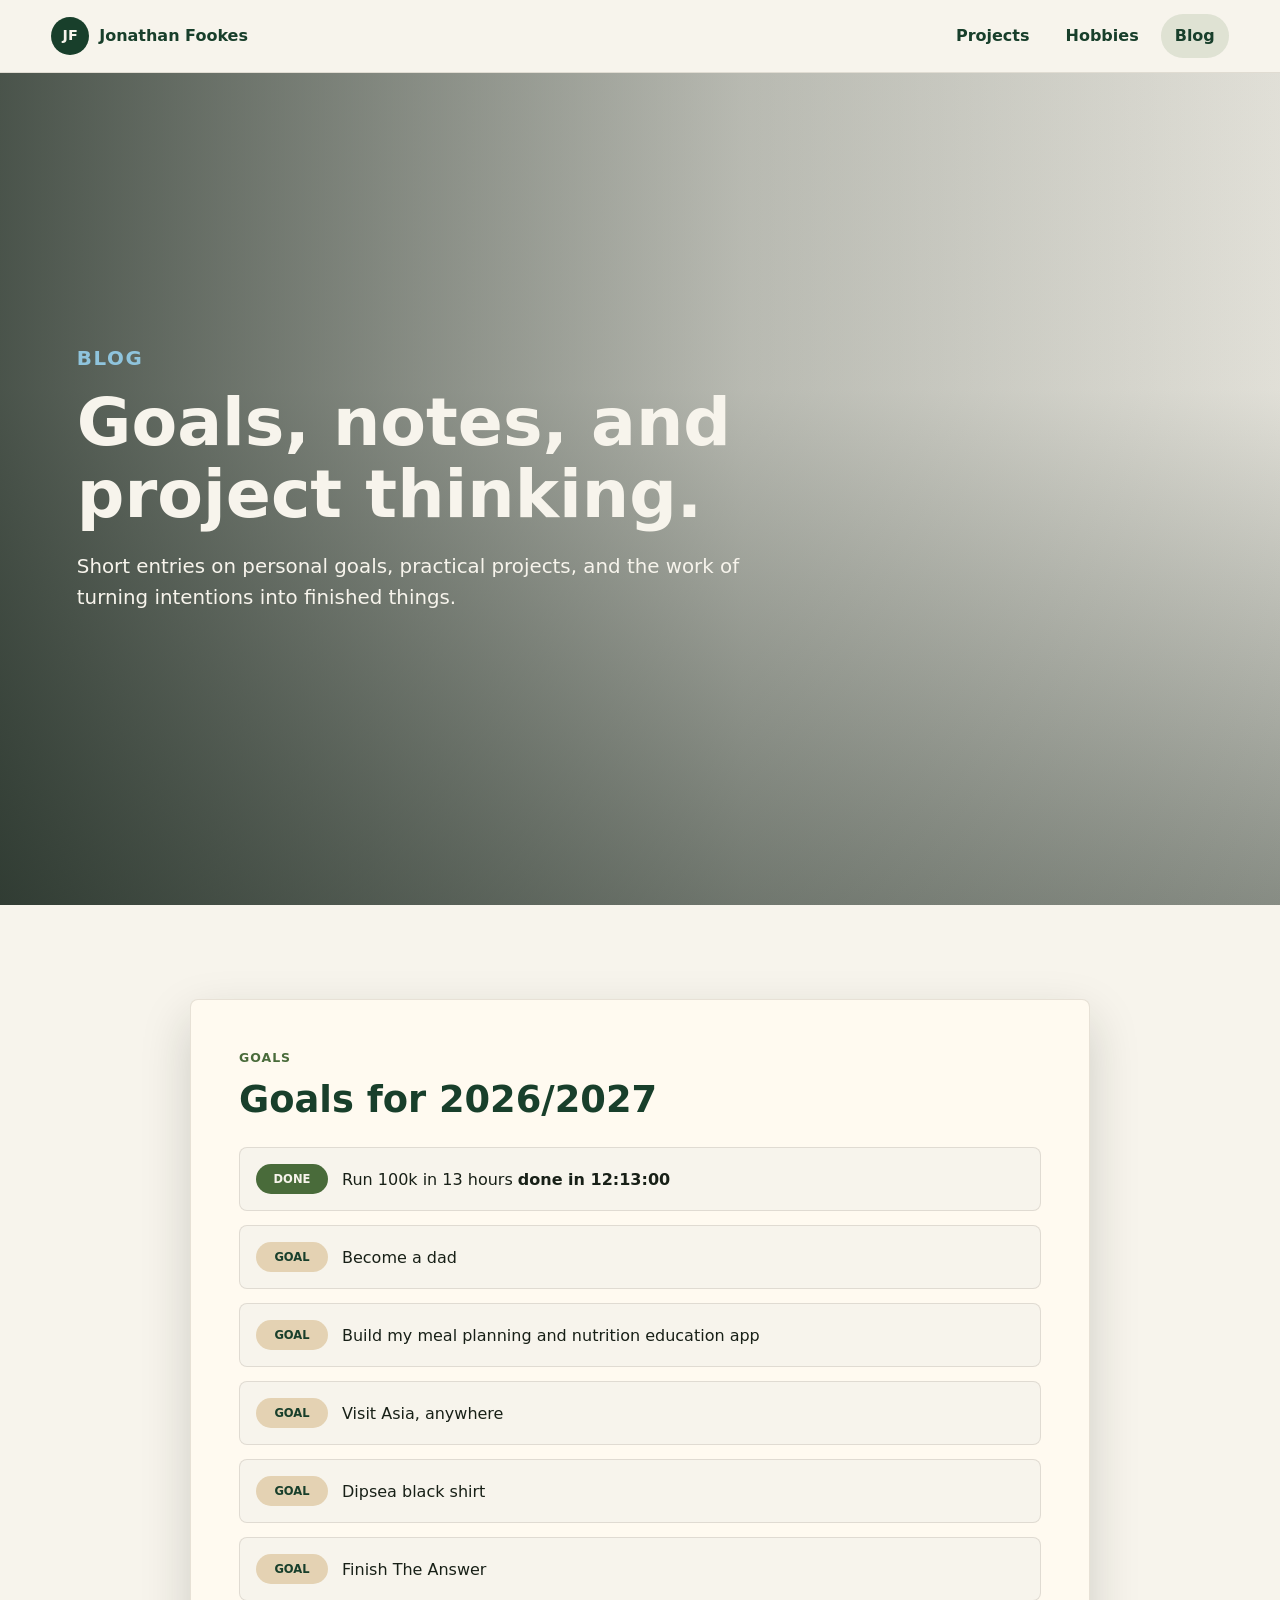
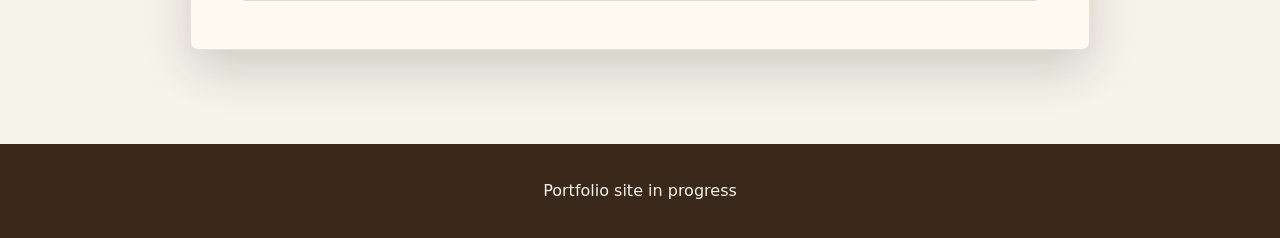
==== blog.html @ a3aa7a5b "Add blog page" ====
<!doctype html>
<html lang="en">
  <head>
    <meta charset="utf-8">
    <meta name="viewport" content="width=device-width, initial-scale=1">
    <title>Blog | Jonathan Fookes</title>
    <meta name="description" content="Blog posts, goals, and project notes from Jonathan Fookes.">
    <link rel="preconnect" href="https://images.unsplash.com">
    <link rel="stylesheet" href="styles.css">
    <script defer src="script.js"></script>
  </head>
  <body>
    <header class="site-header">
      <a class="brand" href="index.html" aria-label="Jonathan Fookes home">
        <span class="brand-mark">JF</span>
        <span>Jonathan Fookes</span>
      </a>
      <button class="nav-toggle" type="button" aria-expanded="false" aria-controls="site-nav">
        <span class="sr-only">Toggle navigation</span>
        <span></span>
        <span></span>
        <span></span>
      </button>
      <nav id="site-nav" class="site-nav" aria-label="Primary navigation">
        <a href="projects.html">Projects</a>
        <a href="hobbies.html">Hobbies</a>
        <a href="blog.html" aria-current="page">Blog</a>
      </nav>
    </header>

    <main>
      <section class="page-hero blog-hero">
        <div>
          <p class="eyebrow">Blog</p>
          <h1>Goals, notes, and project thinking.</h1>
          <p>
            Short entries on personal goals, practical projects, and the work of turning
            intentions into finished things.
          </p>
        </div>
      </section>

      <section class="blog-layout">
        <article class="blog-post">
          <header class="blog-post-header">
            <p class="section-kicker">Goals</p>
            <h2>Goals for 2026/2027</h2>
          </header>
          <ul class="goal-list">
            <li>
              <span class="goal-marker complete">Done</span>
              <span>Run 100k in 13 hours <strong>done in 12:13:00</strong></span>
            </li>
            <li>
              <span class="goal-marker">Goal</span>
              <span>Become a dad</span>
            </li>
            <li>
              <span class="goal-marker">Goal</span>
              <span>Build my meal planning and nutrition education app</span>
            </li>
            <li>
              <span class="goal-marker">Goal</span>
              <span>Visit Asia, anywhere</span>
            </li>
            <li>
              <span class="goal-marker">Goal</span>
              <span>Dipsea black shirt</span>
            </li>
            <li>
              <span class="goal-marker">Goal</span>
              <span>Finish The Answer</span>
            </li>
          </ul>
        </article>
      </section>
    </main>

    <footer class="site-footer">
      <span>Portfolio site in progress</span>
    </footer>
  </body>
</html>
---- styles.css ----
:root {
  --forest: #183f2b;
  --moss: #496b3a;
  --fern: #7f9b5d;
  --dirt: #6c4d2f;
  --bark: #3a281b;
  --trail: #c3a77a;
  --sand: #e4d2b3;
  --sky: #8fc4dd;
  --cloud: #f7f4ec;
  --mist: #edf3ee;
  --ink: #182017;
  --shadow: 0 20px 50px rgba(24, 32, 23, 0.18);
}

* {
  box-sizing: border-box;
}

html {
  scroll-behavior: smooth;
}

body {
  margin: 0;
  color: var(--ink);
  background: var(--cloud);
  font-family: "Segoe UI", system-ui, -apple-system, BlinkMacSystemFont, sans-serif;
  line-height: 1.6;
}

a {
  color: inherit;
}

.site-header {
  position: sticky;
  top: 0;
  z-index: 10;
  display: flex;
  align-items: center;
  justify-content: space-between;
  gap: 24px;
  padding: 14px clamp(18px, 4vw, 56px);
  background: rgba(247, 244, 236, 0.91);
  border-bottom: 1px solid rgba(58, 40, 27, 0.12);
  backdrop-filter: blur(18px);
}

.brand {
  display: inline-flex;
  align-items: center;
  gap: 10px;
  color: var(--forest);
  font-weight: 800;
  text-decoration: none;
}

.brand-mark {
  display: grid;
  width: 38px;
  height: 38px;
  place-items: center;
  color: var(--cloud);
  background: var(--forest);
  border-radius: 50%;
  font-size: 0.9rem;
  letter-spacing: 0;
}

.site-nav {
  display: flex;
  align-items: center;
  gap: 8px;
}

.site-nav a {
  padding: 9px 14px;
  border-radius: 999px;
  color: var(--forest);
  font-weight: 700;
  text-decoration: none;
}

.site-nav a:hover,
.site-nav a[aria-current="page"] {
  background: rgba(73, 107, 58, 0.14);
}

.nav-toggle {
  display: none;
  width: 42px;
  height: 42px;
  border: 1px solid rgba(24, 63, 43, 0.2);
  border-radius: 50%;
  background: transparent;
}

.nav-toggle span:not(.sr-only) {
  display: block;
  width: 18px;
  height: 2px;
  margin: 4px auto;
  background: var(--forest);
}

.sr-only {
  position: absolute;
  width: 1px;
  height: 1px;
  padding: 0;
  overflow: hidden;
  clip: rect(0, 0, 0, 0);
  white-space: nowrap;
  border: 0;
}

.hero,
.page-hero {
  min-height: calc(100vh - 68px);
  display: flex;
  align-items: center;
  padding: clamp(72px, 12vw, 132px) clamp(20px, 6vw, 86px);
  color: var(--cloud);
  background-position: center;
  background-size: cover;
  position: relative;
}

.hero::before,
.page-hero::before {
  content: "";
  position: absolute;
  inset: 0;
  background:
    linear-gradient(90deg, rgba(15, 29, 20, 0.74), rgba(15, 29, 20, 0.26) 58%, rgba(15, 29, 20, 0.08)),
    linear-gradient(0deg, rgba(15, 29, 20, 0.44), rgba(15, 29, 20, 0.02) 62%);
}

.home-hero {
  background-image: url("https://www.fws.gov/sites/default/files/styles/max_1300x1300/public/banner_images/2022-10/Lassen-NP-kim-turner-usfws-1.jpg?itok=h3rSBXE8");
}

.projects-hero {
  background-image: url("https://images.unsplash.com/photo-1474044159687-1ee9f3a51722?auto=format&fit=crop&w=2200&q=85");
}

.hobbies-hero {
  background-image: url("https://images.unsplash.com/photo-1464822759023-fed622ff2c3b?auto=format&fit=crop&w=2200&q=85");
}

.blog-hero {
  background-image: url("https://images.unsplash.com/photo-1500534314209-a25ddb2bd429?auto=format&fit=crop&w=2200&q=85");
}

.hero-copy,
.page-hero > div {
  position: relative;
  max-width: 820px;
}

.eyebrow,
.section-kicker {
  margin: 0 0 12px;
  color: var(--sky);
  font-size: 0.78rem;
  font-weight: 850;
  letter-spacing: 0.08em;
  text-transform: uppercase;
}

.section-kicker {
  color: var(--moss);
}

h1,
h2 {
  margin: 0;
  line-height: 1.08;
  letter-spacing: 0;
}

h1 {
  max-width: 900px;
  font-size: clamp(2.35rem, 5.2vw, 5.05rem);
}

h2 {
  color: var(--forest);
  font-size: clamp(1.45rem, 3vw, 2.3rem);
}

.hero p,
.page-hero p {
  max-width: 690px;
  font-size: clamp(1.05rem, 2vw, 1.24rem);
}

.hero-actions {
  display: flex;
  flex-wrap: wrap;
  gap: 12px;
  margin-top: 28px;
}

.button {
  display: inline-flex;
  align-items: center;
  justify-content: center;
  min-height: 46px;
  padding: 11px 18px;
  border-radius: 999px;
  font-weight: 800;
  text-decoration: none;
}

.button.primary {
  color: var(--forest);
  background: var(--cloud);
}

.button.secondary {
  color: var(--cloud);
  border: 1px solid rgba(247, 244, 236, 0.72);
}

.content-band,
.project-feature,
.running-layout,
.hobby-strip,
.feature-strip,
.blog-layout {
  width: min(1160px, calc(100% - 40px));
  margin: 0 auto;
  padding: clamp(56px, 8vw, 94px) 0;
}

.intro-grid,
.project-feature,
.running-layout {
  display: grid;
  grid-template-columns: minmax(0, 1.04fr) minmax(280px, 0.78fr);
  gap: clamp(28px, 6vw, 76px);
  align-items: center;
}

.stat-panel,
.sidebar-panel,
.results-panel {
  padding: 26px;
  border: 1px solid rgba(58, 40, 27, 0.12);
  border-radius: 8px;
  background: var(--mist);
  box-shadow: var(--shadow);
}

.stat-panel {
  display: grid;
  gap: 18px;
}

.stat-panel div {
  padding-bottom: 16px;
  border-bottom: 1px solid rgba(58, 40, 27, 0.12);
}

.stat-panel div:last-child {
  padding-bottom: 0;
  border-bottom: 0;
}

.stat-panel strong {
  display: block;
  color: var(--forest);
  font-size: 1.35rem;
}

.stat-panel span,
.company,
.timeline-date,
.result-list span {
  color: rgba(24, 32, 23, 0.68);
}

.feature-strip,
.hobby-strip,
.planning-grid {
  display: grid;
  grid-template-columns: repeat(auto-fit, minmax(240px, 1fr));
  gap: 18px;
}

.feature-card,
.hobby-strip article,
.planning-grid article {
  min-height: 230px;
  padding: 24px;
  border-radius: 8px;
  text-decoration: none;
  background: linear-gradient(145deg, var(--forest), #274f36);
  color: var(--cloud);
  box-shadow: var(--shadow);
}

.feature-card:nth-child(2),
.hobby-strip article:nth-child(2),
.planning-grid article:nth-child(2) {
  background: linear-gradient(145deg, var(--dirt), #8b7049);
}

.feature-card:nth-child(3),
.hobby-strip article:nth-child(3),
.planning-grid article:nth-child(3) {
  background: linear-gradient(145deg, #4f7d95, var(--sky));
  color: var(--ink);
}

.feature-card span {
  display: block;
  margin-bottom: 18px;
  font-weight: 850;
  text-transform: uppercase;
  font-size: 0.78rem;
  letter-spacing: 0.08em;
}

.feature-card h2,
.hobby-strip h2,
.planning-grid h2 {
  color: inherit;
}

.sidebar-panel {
  position: sticky;
  top: 90px;
}

.tag-list,
.timeline ul,
.result-list {
  padding-left: 20px;
}

.tag-list li {
  margin: 8px 0;
}

.timeline {
  display: grid;
  gap: 20px;
}

.timeline-item {
  padding: 28px;
  border-left: 6px solid var(--moss);
  border-radius: 8px;
  background: #fffaf0;
  box-shadow: var(--shadow);
}

.timeline-date {
  margin: 0 0 6px;
  font-weight: 800;
}

.company {
  margin-top: 6px;
  font-weight: 800;
}

.route-panel {
  position: relative;
  min-height: 440px;
  overflow: hidden;
  border-radius: 8px;
  background:
    linear-gradient(rgba(24, 63, 43, 0.06), rgba(24, 63, 43, 0.06)),
    url("https://images.unsplash.com/photo-1509316785289-025f5b846b35?auto=format&fit=crop&w=1300&q=85") center/cover;
  box-shadow: var(--shadow);
}

.route-line {
  position: absolute;
  inset: 54px 70px 62px;
  border-left: 4px solid var(--sky);
  border-bottom: 4px solid var(--sky);
  border-radius: 0 0 0 120px;
  transform: skewX(-16deg);
  filter: drop-shadow(0 0 8px rgba(247, 244, 236, 0.8));
}

.route-line::after {
  content: "";
  position: absolute;
  right: -70px;
  bottom: -4px;
  width: 120px;
  border-bottom: 4px solid var(--sky);
  transform: rotate(-28deg);
  transform-origin: left center;
}

.route-point {
  position: absolute;
  padding: 7px 10px;
  border-radius: 999px;
  color: var(--forest);
  background: var(--cloud);
  font-size: 0.82rem;
  font-weight: 850;
  box-shadow: 0 8px 24px rgba(0, 0, 0, 0.2);
}

.route-point.start {
  left: 38px;
  bottom: 48px;
}

.route-point.water {
  left: 96px;
  top: 130px;
}

.route-point.decision {
  right: 86px;
  bottom: 144px;
}

.route-point.exit {
  right: 36px;
  top: 74px;
}

.project-metrics {
  display: flex;
  flex-wrap: wrap;
  gap: 10px;
  margin-top: 24px;
}

.project-metrics span {
  padding: 8px 12px;
  border-radius: 999px;
  color: var(--forest);
  background: var(--sand);
  font-weight: 800;
}

.running-story {
  padding-right: clamp(0px, 3vw, 34px);
}

.result-list {
  display: grid;
  gap: 16px;
  margin: 0;
}

.result-list strong,
.result-list span {
  display: block;
}

.blog-layout {
  max-width: 900px;
}

.blog-post {
  padding: clamp(26px, 5vw, 48px);
  border: 1px solid rgba(58, 40, 27, 0.12);
  border-radius: 8px;
  background: #fffaf0;
  box-shadow: var(--shadow);
}

.blog-post-header {
  margin-bottom: 28px;
}

.goal-list {
  display: grid;
  gap: 14px;
  margin: 0;
  padding: 0;
  list-style: none;
}

.goal-list li {
  display: grid;
  grid-template-columns: 72px minmax(0, 1fr);
  gap: 14px;
  align-items: center;
  padding: 16px;
  border: 1px solid rgba(58, 40, 27, 0.12);
  border-radius: 8px;
  background: var(--cloud);
}

.goal-marker {
  display: inline-flex;
  align-items: center;
  justify-content: center;
  min-height: 30px;
  border-radius: 999px;
  color: var(--forest);
  background: var(--sand);
  font-size: 0.72rem;
  font-weight: 850;
  text-transform: uppercase;
}

.goal-marker.complete {
  color: var(--cloud);
  background: var(--moss);
}

.site-footer {
  display: flex;
  flex-wrap: wrap;
  justify-content: center;
  gap: 12px 22px;
  padding: 34px 20px;
  color: var(--cloud);
  background: var(--bark);
}

.site-footer a {
  color: var(--cloud);
  font-weight: 700;
  text-decoration-color: rgba(247, 244, 236, 0.45);
}

@media (max-width: 820px) {
  .site-header {
    align-items: flex-start;
  }

  .nav-toggle {
    display: block;
  }

  .site-nav {
    position: absolute;
    top: 66px;
    right: 18px;
    display: none;
    width: min(260px, calc(100vw - 36px));
    padding: 12px;
    border-radius: 8px;
    background: var(--cloud);
    box-shadow: var(--shadow);
  }

  .site-nav.is-open {
    display: grid;
  }

  .site-nav a {
    border-radius: 6px;
  }

  .hero,
  .page-hero {
    min-height: 660px;
    padding-top: 96px;
    padding-bottom: 72px;
  }

  .intro-grid,
  .project-feature,
  .running-layout,
  .feature-strip,
  .hobby-strip,
  .planning-grid,
  .goal-list li {
    grid-template-columns: 1fr;
  }

  .sidebar-panel {
    position: static;
  }

  .feature-card,
  .hobby-strip article,
  .planning-grid article {
    min-height: 190px;
  }
}

@media (max-width: 520px) {
  .brand span:last-child {
    max-width: 132px;
    line-height: 1.1;
  }

  .hero,
  .page-hero {
    min-height: 620px;
    padding-inline: 20px;
  }

  h1 {
    font-size: 2.18rem;
  }

  .route-panel {
    min-height: 360px;
  }
}
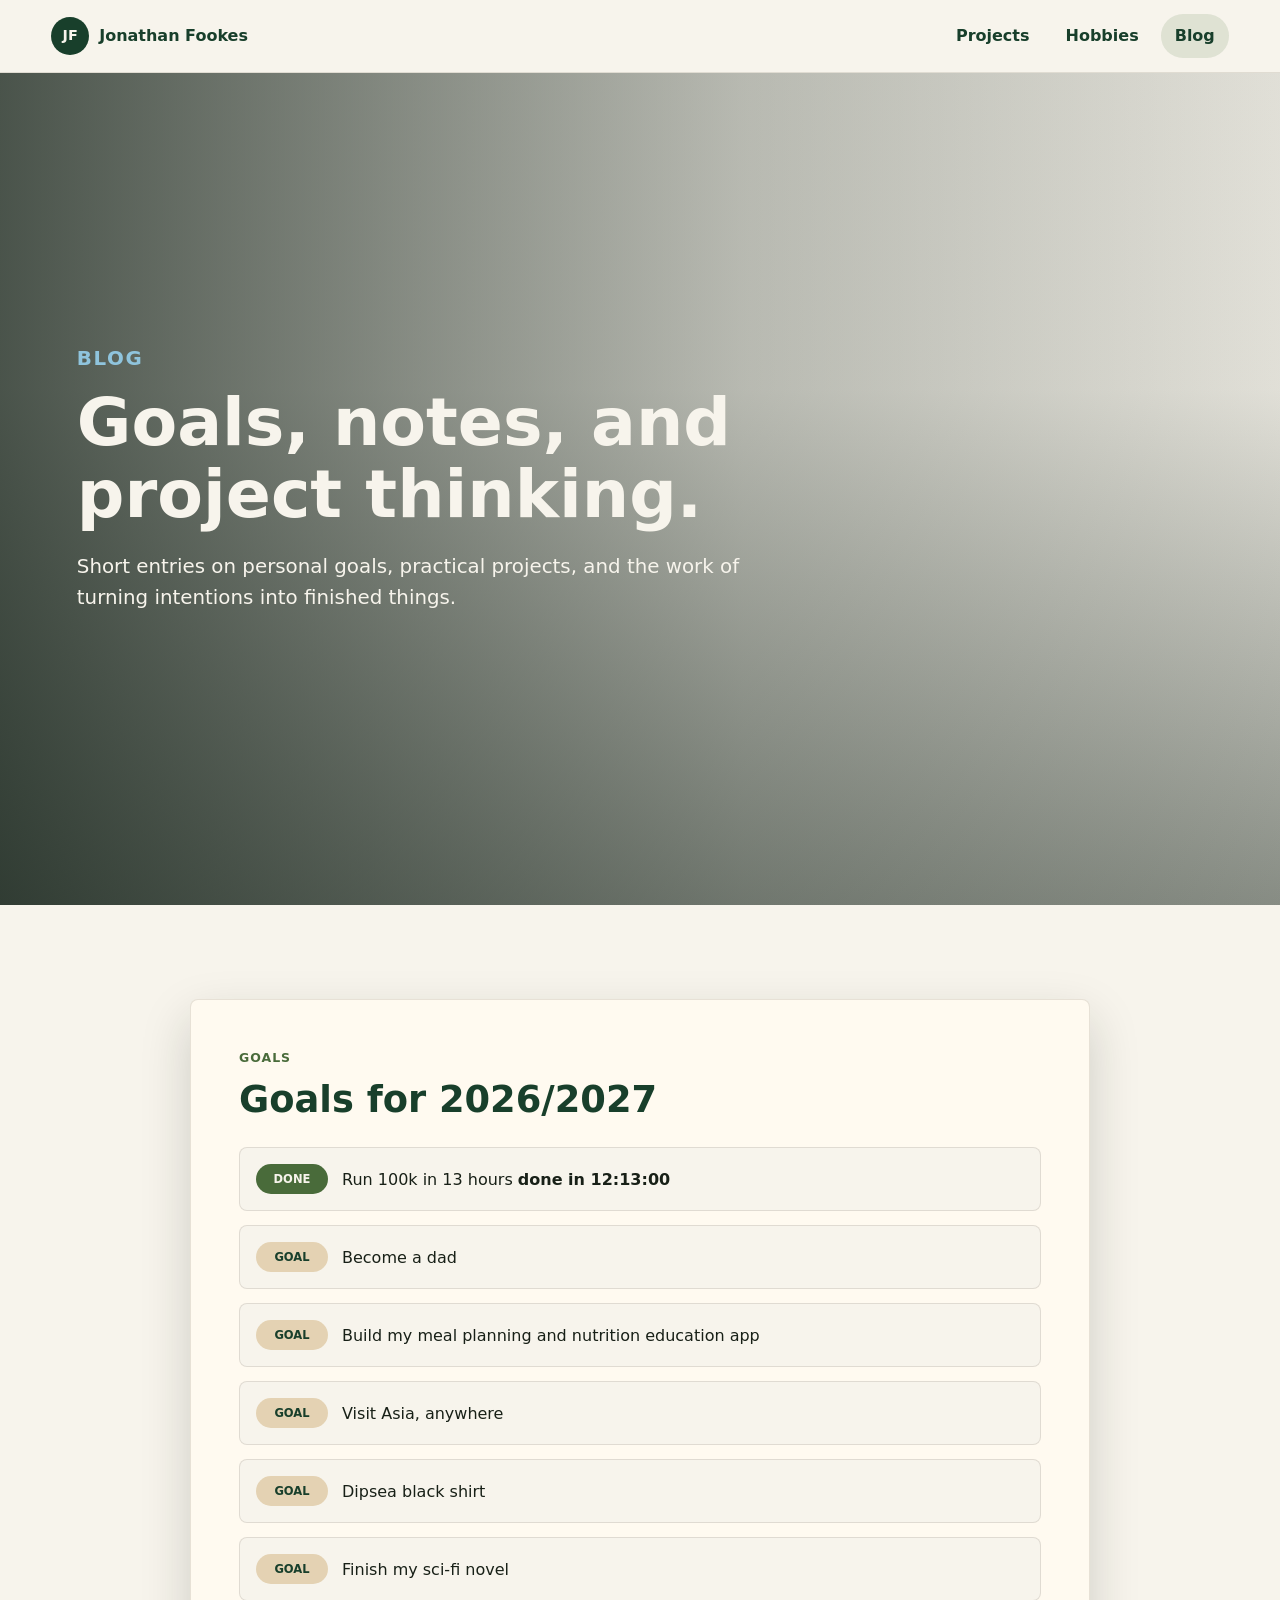
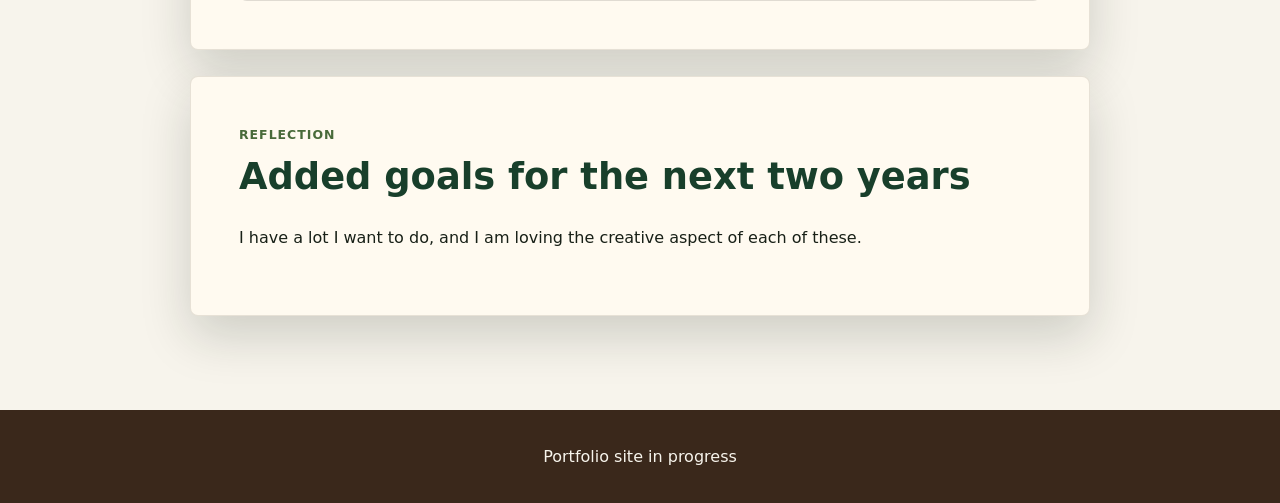
==== commit b29c4e9d: "Update blog goals" ====
--- a/blog.html
+++ b/blog.html
@@ -69,9 +69,19 @@
             </li>
             <li>
               <span class="goal-marker">Goal</span>
-              <span>Finish The Answer</span>
+              <span>Finish my sci-fi novel</span>
             </li>
           </ul>
+        </article>
+
+        <article class="blog-post">
+          <header class="blog-post-header">
+            <p class="section-kicker">Reflection</p>
+            <h2>Added goals for the next two years</h2>
+          </header>
+          <p>
+            I have a lot I want to do, and I am loving the creative aspect of each of these.
+          </p>
         </article>
       </section>
     </main>
--- a/styles.css
+++ b/styles.css
@@ -463,6 +463,8 @@
 
 .blog-layout {
   max-width: 900px;
+  display: grid;
+  gap: 26px;
 }
 
 .blog-post {
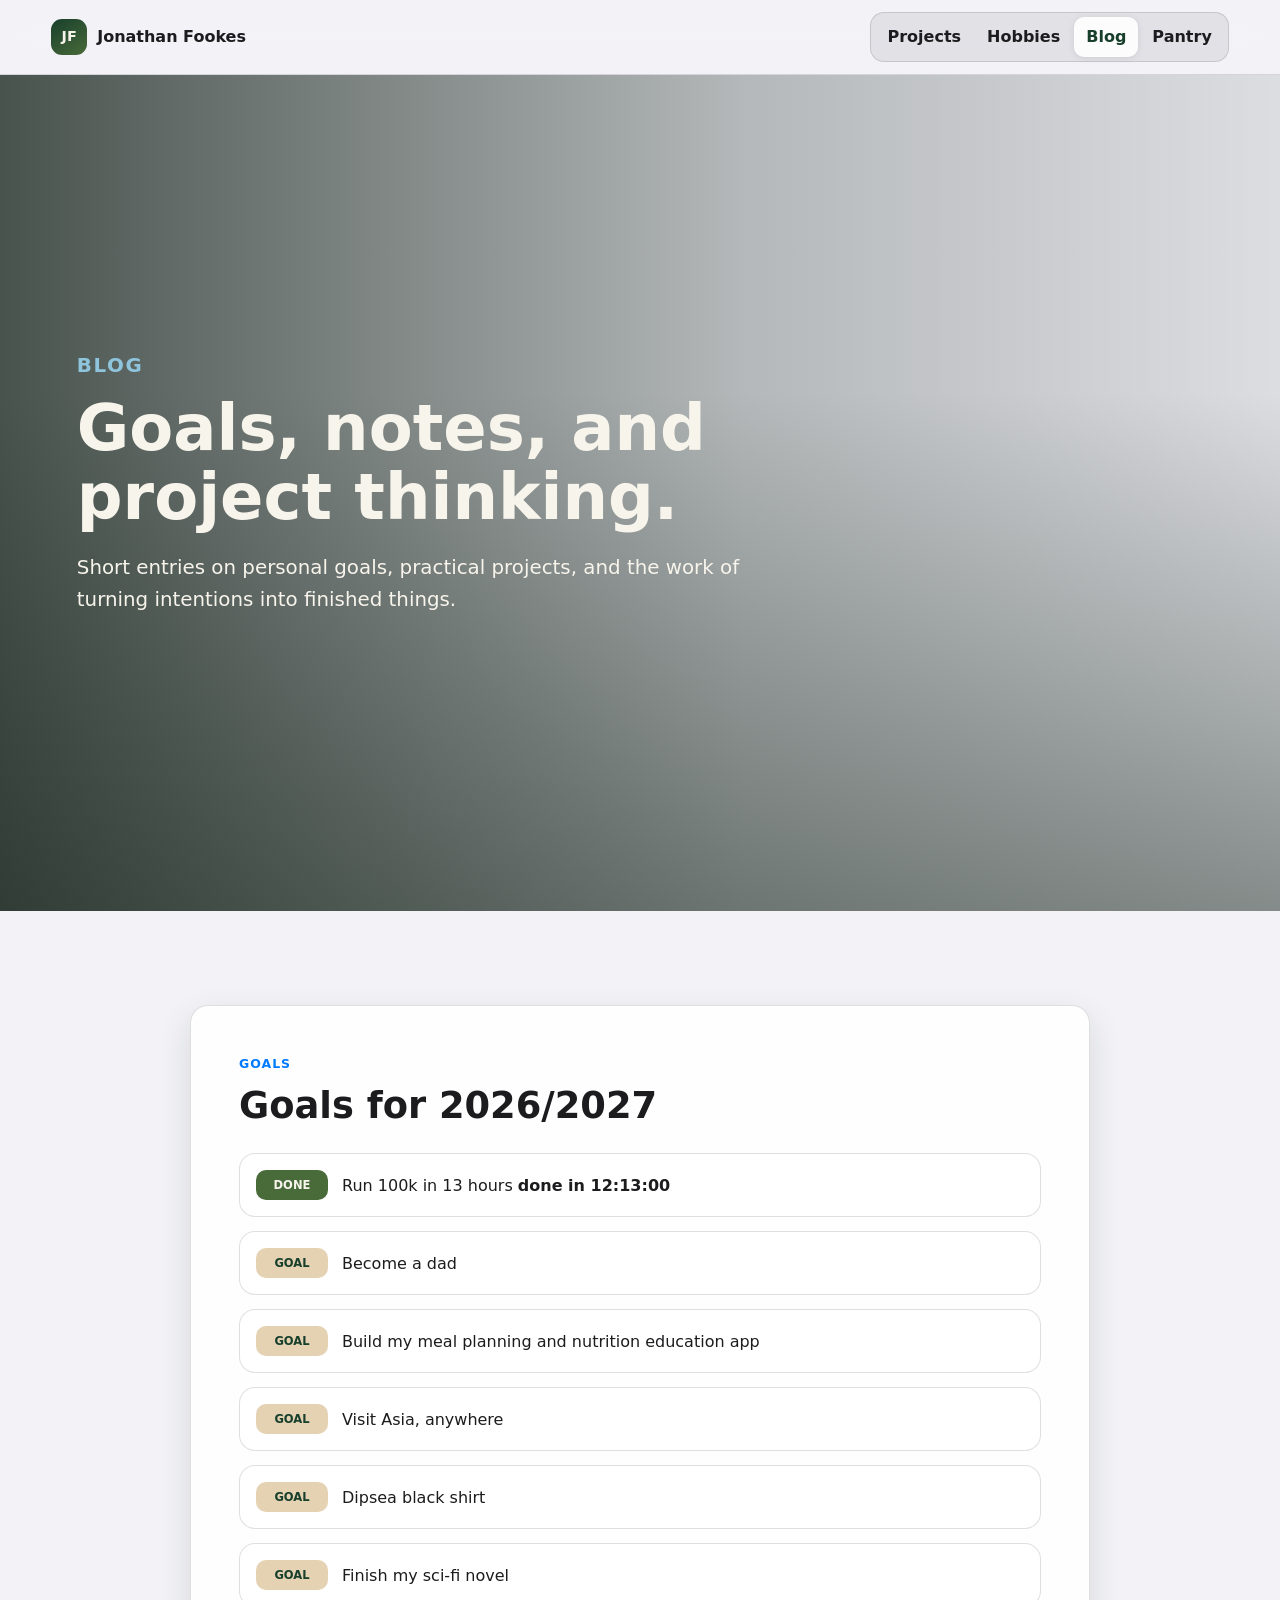
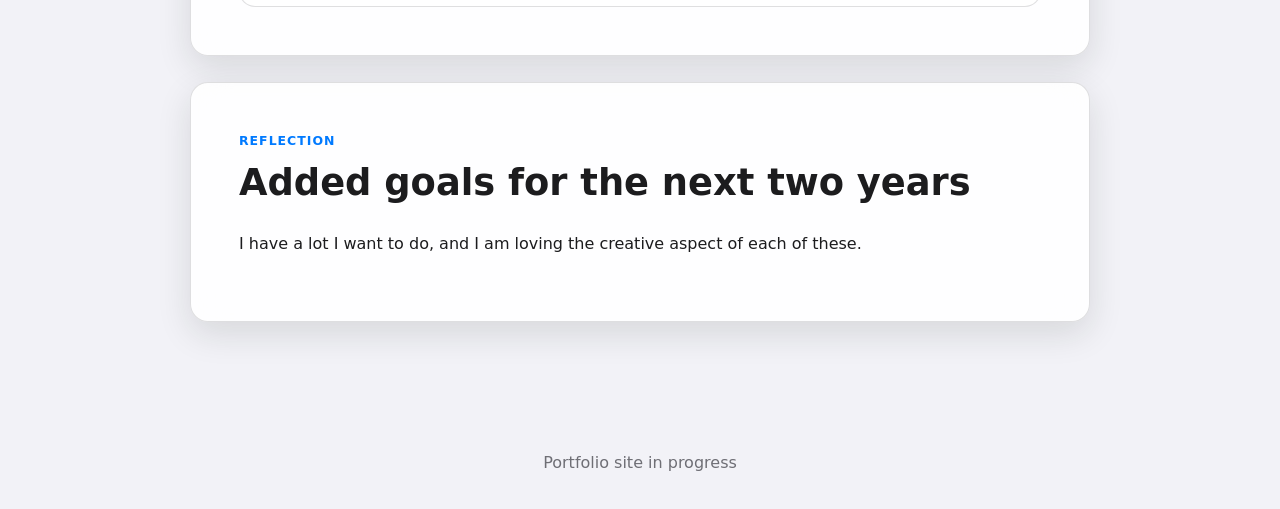
==== commit 804db256: "Add Pantry app page and iOS styling" ====
--- a/blog.html
+++ b/blog.html
@@ -25,6 +25,7 @@
         <a href="projects.html">Projects</a>
         <a href="hobbies.html">Hobbies</a>
         <a href="blog.html" aria-current="page">Blog</a>
+        <a href="pantry.html">Pantry</a>
       </nav>
     </header>
 
--- a/styles.css
+++ b/styles.css
@@ -10,7 +10,13 @@
   --cloud: #f7f4ec;
   --mist: #edf3ee;
   --ink: #182017;
-  --shadow: 0 20px 50px rgba(24, 32, 23, 0.18);
+  --ios-bg: #f2f2f7;
+  --ios-surface: rgba(255, 255, 255, 0.88);
+  --ios-border: rgba(60, 60, 67, 0.16);
+  --ios-blue: #007aff;
+  --ios-label: #1c1c1e;
+  --ios-secondary: rgba(60, 60, 67, 0.72);
+  --shadow: 0 12px 34px rgba(24, 32, 23, 0.12);
 }
 
 * {
@@ -23,9 +29,9 @@
 
 body {
   margin: 0;
-  color: var(--ink);
-  background: var(--cloud);
-  font-family: "Segoe UI", system-ui, -apple-system, BlinkMacSystemFont, sans-serif;
+  color: var(--ios-label);
+  background: var(--ios-bg);
+  font-family: -apple-system, BlinkMacSystemFont, "SF Pro Display", "Segoe UI", system-ui, sans-serif;
   line-height: 1.6;
 }
 
@@ -41,29 +47,29 @@
   align-items: center;
   justify-content: space-between;
   gap: 24px;
-  padding: 14px clamp(18px, 4vw, 56px);
-  background: rgba(247, 244, 236, 0.91);
-  border-bottom: 1px solid rgba(58, 40, 27, 0.12);
-  backdrop-filter: blur(18px);
+  padding: 12px clamp(16px, 4vw, 56px);
+  background: rgba(242, 242, 247, 0.78);
+  border-bottom: 1px solid var(--ios-border);
+  backdrop-filter: blur(22px) saturate(180%);
 }
 
 .brand {
   display: inline-flex;
   align-items: center;
   gap: 10px;
-  color: var(--forest);
+  color: var(--ios-label);
   font-weight: 800;
   text-decoration: none;
 }
 
 .brand-mark {
   display: grid;
-  width: 38px;
-  height: 38px;
+  width: 36px;
+  height: 36px;
   place-items: center;
   color: var(--cloud);
-  background: var(--forest);
-  border-radius: 50%;
+  background: linear-gradient(145deg, var(--forest), var(--moss));
+  border-radius: 11px;
   font-size: 0.9rem;
   letter-spacing: 0;
 }
@@ -71,29 +77,36 @@
 .site-nav {
   display: flex;
   align-items: center;
-  gap: 8px;
+  gap: 2px;
+  padding: 4px;
+  border: 1px solid var(--ios-border);
+  border-radius: 14px;
+  background: rgba(118, 118, 128, 0.14);
 }
 
 .site-nav a {
-  padding: 9px 14px;
-  border-radius: 999px;
-  color: var(--forest);
+  min-height: 36px;
+  padding: 7px 12px;
+  border-radius: 10px;
+  color: var(--ios-label);
   font-weight: 700;
   text-decoration: none;
 }
 
 .site-nav a:hover,
 .site-nav a[aria-current="page"] {
-  background: rgba(73, 107, 58, 0.14);
+  color: var(--forest);
+  background: rgba(255, 255, 255, 0.9);
+  box-shadow: 0 1px 6px rgba(60, 60, 67, 0.12);
 }
 
 .nav-toggle {
   display: none;
-  width: 42px;
-  height: 42px;
+  width: 44px;
+  height: 44px;
   border: 1px solid rgba(24, 63, 43, 0.2);
-  border-radius: 50%;
-  background: transparent;
+  border-radius: 14px;
+  background: var(--ios-surface);
 }
 
 .nav-toggle span:not(.sr-only) {
@@ -117,7 +130,7 @@
 
 .hero,
 .page-hero {
-  min-height: calc(100vh - 68px);
+  min-height: calc(100vh - 64px);
   display: flex;
   align-items: center;
   padding: clamp(72px, 12vw, 132px) clamp(20px, 6vw, 86px);
@@ -153,6 +166,10 @@
   background-image: url("https://images.unsplash.com/photo-1500534314209-a25ddb2bd429?auto=format&fit=crop&w=2200&q=85");
 }
 
+.pantry-hero {
+  background-image: url("https://images.unsplash.com/photo-1498837167922-ddd27525d352?auto=format&fit=crop&w=2200&q=85");
+}
+
 .hero-copy,
 .page-hero > div {
   position: relative;
@@ -170,7 +187,7 @@
 }
 
 .section-kicker {
-  color: var(--moss);
+  color: var(--ios-blue);
 }
 
 h1,
@@ -182,12 +199,14 @@
 
 h1 {
   max-width: 900px;
-  font-size: clamp(2.35rem, 5.2vw, 5.05rem);
+  font-size: clamp(2.25rem, 5vw, 4.7rem);
+  font-weight: 850;
 }
 
 h2 {
-  color: var(--forest);
+  color: var(--ios-label);
   font-size: clamp(1.45rem, 3vw, 2.3rem);
+  font-weight: 800;
 }
 
 .hero p,
@@ -209,14 +228,14 @@
   justify-content: center;
   min-height: 46px;
   padding: 11px 18px;
-  border-radius: 999px;
+  border-radius: 14px;
   font-weight: 800;
   text-decoration: none;
 }
 
 .button.primary {
-  color: var(--forest);
-  background: var(--cloud);
+  color: #fff;
+  background: var(--ios-blue);
 }
 
 .button.secondary {
@@ -229,7 +248,8 @@
 .running-layout,
 .hobby-strip,
 .feature-strip,
-.blog-layout {
+.blog-layout,
+.app-layout {
   width: min(1160px, calc(100% - 40px));
   margin: 0 auto;
   padding: clamp(56px, 8vw, 94px) 0;
@@ -244,14 +264,32 @@
   align-items: center;
 }
 
+.app-layout {
+  display: grid;
+  grid-template-columns: minmax(0, 0.72fr) minmax(0, 1fr);
+  gap: clamp(18px, 4vw, 34px);
+  align-items: start;
+}
+
 .stat-panel,
 .sidebar-panel,
-.results-panel {
+.results-panel,
+.app-panel {
   padding: 26px;
-  border: 1px solid rgba(58, 40, 27, 0.12);
-  border-radius: 8px;
-  background: var(--mist);
+  border: 1px solid var(--ios-border);
+  border-radius: 18px;
+  background: var(--ios-surface);
   box-shadow: var(--shadow);
+  backdrop-filter: blur(18px) saturate(150%);
+}
+
+.app-panel {
+  background: rgba(255, 255, 255, 0.9);
+}
+
+.mission-panel {
+  position: sticky;
+  top: 92px;
 }
 
 .stat-panel {
@@ -271,7 +309,7 @@
 
 .stat-panel strong {
   display: block;
-  color: var(--forest);
+  color: var(--ios-label);
   font-size: 1.35rem;
 }
 
@@ -295,29 +333,32 @@
 .planning-grid article {
   min-height: 230px;
   padding: 24px;
-  border-radius: 8px;
+  border: 1px solid var(--ios-border);
+  border-radius: 18px;
   text-decoration: none;
-  background: linear-gradient(145deg, var(--forest), #274f36);
-  color: var(--cloud);
+  background: var(--ios-surface);
+  color: var(--ios-label);
   box-shadow: var(--shadow);
+  backdrop-filter: blur(18px) saturate(150%);
 }
 
 .feature-card:nth-child(2),
 .hobby-strip article:nth-child(2),
 .planning-grid article:nth-child(2) {
-  background: linear-gradient(145deg, var(--dirt), #8b7049);
+  background: rgba(255, 255, 255, 0.92);
 }
 
 .feature-card:nth-child(3),
 .hobby-strip article:nth-child(3),
 .planning-grid article:nth-child(3) {
-  background: linear-gradient(145deg, #4f7d95, var(--sky));
-  color: var(--ink);
+  background: rgba(255, 255, 255, 0.92);
+  color: var(--ios-label);
 }
 
 .feature-card span {
   display: block;
   margin-bottom: 18px;
+  color: var(--ios-blue);
   font-weight: 850;
   text-transform: uppercase;
   font-size: 0.78rem;
@@ -372,7 +413,7 @@
   position: relative;
   min-height: 440px;
   overflow: hidden;
-  border-radius: 8px;
+  border-radius: 22px;
   background:
     linear-gradient(rgba(24, 63, 43, 0.06), rgba(24, 63, 43, 0.06)),
     url("https://images.unsplash.com/photo-1509316785289-025f5b846b35?auto=format&fit=crop&w=1300&q=85") center/cover;
@@ -403,7 +444,7 @@
 .route-point {
   position: absolute;
   padding: 7px 10px;
-  border-radius: 999px;
+  border-radius: 12px;
   color: var(--forest);
   background: var(--cloud);
   font-size: 0.82rem;
@@ -440,9 +481,9 @@
 
 .project-metrics span {
   padding: 8px 12px;
-  border-radius: 999px;
+  border-radius: 12px;
   color: var(--forest);
-  background: var(--sand);
+  background: rgba(195, 167, 122, 0.24);
   font-weight: 800;
 }
 
@@ -469,10 +510,11 @@
 
 .blog-post {
   padding: clamp(26px, 5vw, 48px);
-  border: 1px solid rgba(58, 40, 27, 0.12);
-  border-radius: 8px;
-  background: #fffaf0;
+  border: 1px solid var(--ios-border);
+  border-radius: 18px;
+  background: var(--ios-surface);
   box-shadow: var(--shadow);
+  backdrop-filter: blur(18px) saturate(150%);
 }
 
 .blog-post-header {
@@ -493,9 +535,9 @@
   gap: 14px;
   align-items: center;
   padding: 16px;
-  border: 1px solid rgba(58, 40, 27, 0.12);
-  border-radius: 8px;
-  background: var(--cloud);
+  border: 1px solid var(--ios-border);
+  border-radius: 16px;
+  background: #fff;
 }
 
 .goal-marker {
@@ -503,7 +545,7 @@
   align-items: center;
   justify-content: center;
   min-height: 30px;
-  border-radius: 999px;
+  border-radius: 10px;
   color: var(--forest);
   background: var(--sand);
   font-size: 0.72rem;
@@ -522,8 +564,8 @@
   justify-content: center;
   gap: 12px 22px;
   padding: 34px 20px;
-  color: var(--cloud);
-  background: var(--bark);
+  color: var(--ios-secondary);
+  background: transparent;
 }
 
 .site-footer a {
@@ -534,7 +576,7 @@
 
 @media (max-width: 820px) {
   .site-header {
-    align-items: flex-start;
+    align-items: center;
   }
 
   .nav-toggle {
@@ -543,14 +585,15 @@
 
   .site-nav {
     position: absolute;
-    top: 66px;
-    right: 18px;
+    top: 68px;
+    right: 16px;
     display: none;
-    width: min(260px, calc(100vw - 36px));
-    padding: 12px;
-    border-radius: 8px;
-    background: var(--cloud);
+    width: min(320px, calc(100vw - 32px));
+    padding: 8px;
+    border-radius: 18px;
+    background: rgba(255, 255, 255, 0.94);
     box-shadow: var(--shadow);
+    backdrop-filter: blur(22px) saturate(180%);
   }
 
   .site-nav.is-open {
@@ -558,19 +601,21 @@
   }
 
   .site-nav a {
-    border-radius: 6px;
+    min-height: 44px;
+    border-radius: 12px;
   }
 
   .hero,
   .page-hero {
-    min-height: 660px;
-    padding-top: 96px;
-    padding-bottom: 72px;
+    min-height: 600px;
+    padding-top: 84px;
+    padding-bottom: 64px;
   }
 
   .intro-grid,
   .project-feature,
   .running-layout,
+  .app-layout,
   .feature-strip,
   .hobby-strip,
   .planning-grid,
@@ -582,6 +627,10 @@
     position: static;
   }
 
+  .mission-panel {
+    position: static;
+  }
+
   .feature-card,
   .hobby-strip article,
   .planning-grid article {
@@ -597,15 +646,25 @@
 
   .hero,
   .page-hero {
-    min-height: 620px;
-    padding-inline: 20px;
+    min-height: 560px;
+    padding-inline: 18px;
   }
 
   h1 {
-    font-size: 2.18rem;
+    font-size: 2rem;
   }
 
   .route-panel {
     min-height: 360px;
   }
-}
+
+  .content-band,
+  .project-feature,
+  .running-layout,
+  .hobby-strip,
+  .feature-strip,
+  .blog-layout,
+  .app-layout {
+    width: min(100% - 28px, 1160px);
+  }
+}
